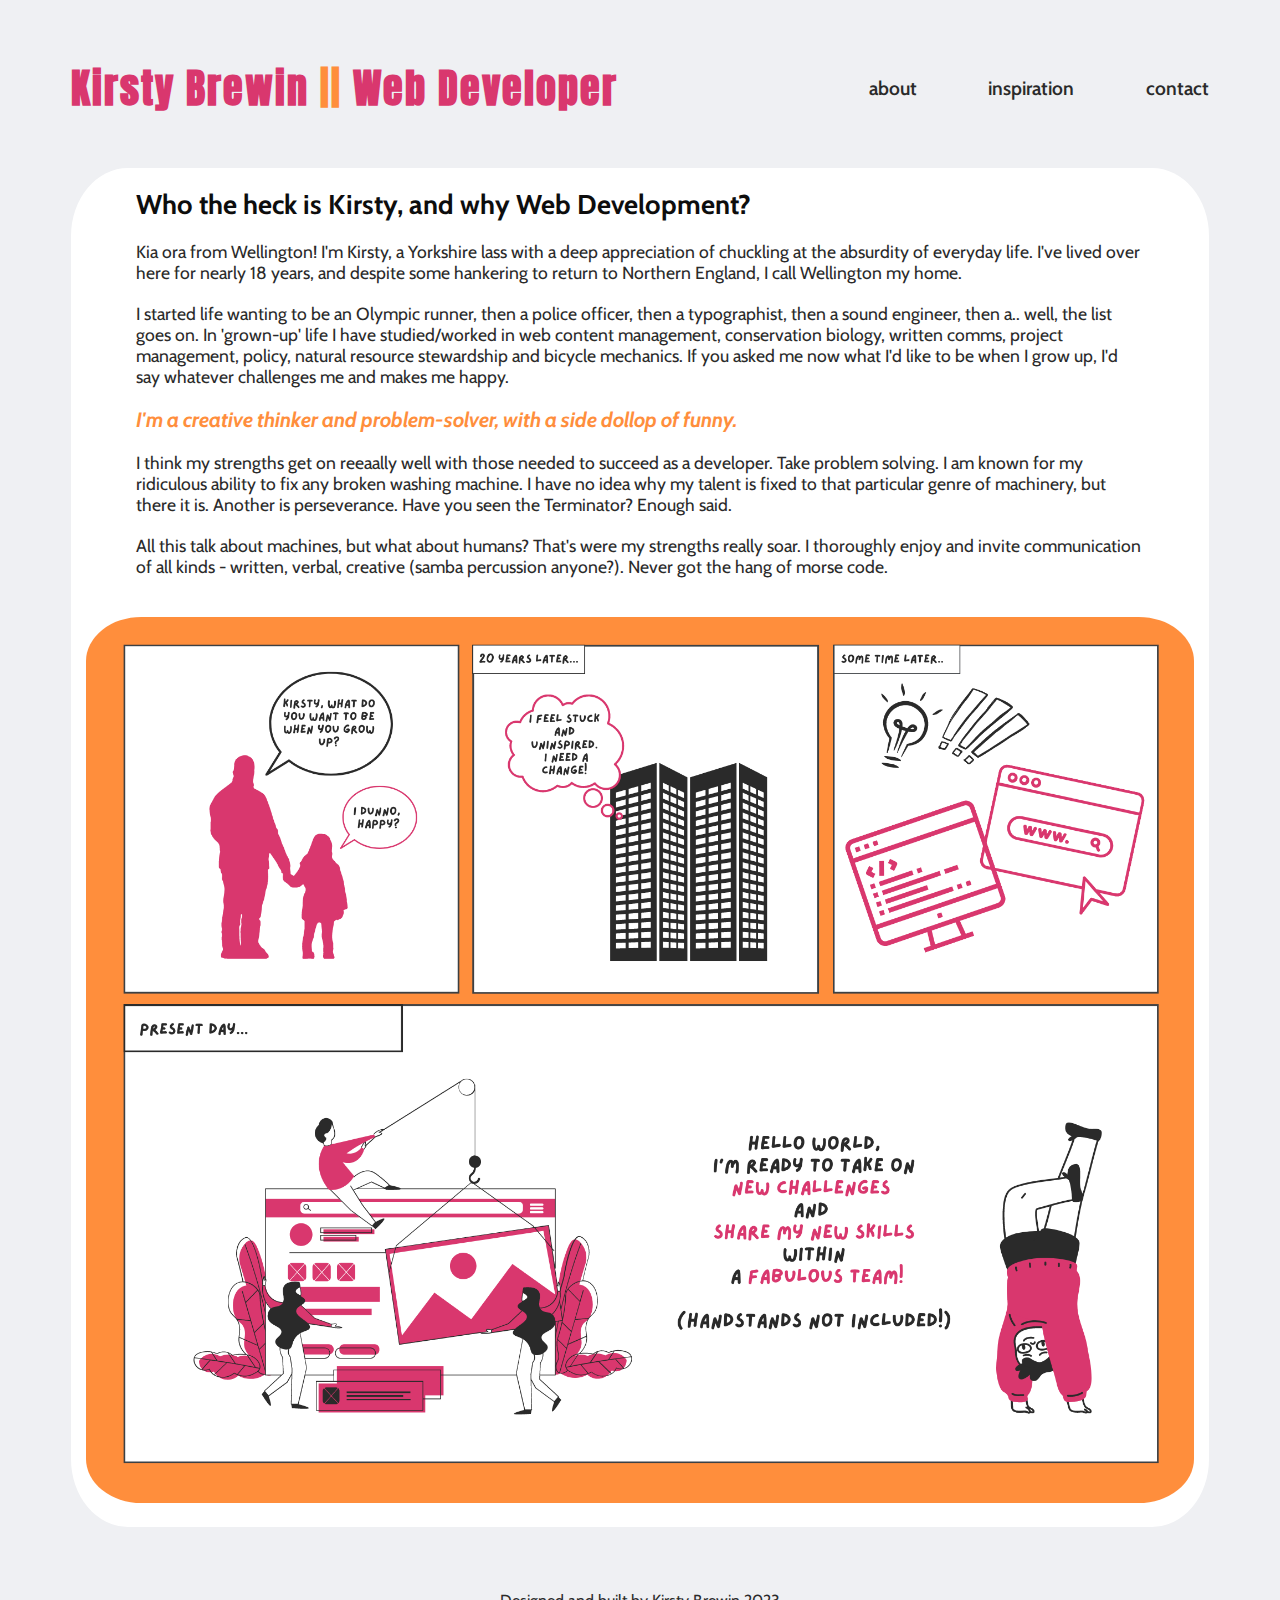
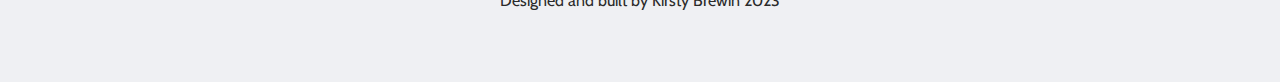
==== about.html @ dece1926 "Add written content for the about section" ====
<!DOCTYPE html>
<html lang="en">

<head>
  <meta charset="UTF-8">
  <meta name="viewport" content="width=device-width, initial-scale=1.0">
  <link rel="preconnect" href="https://fonts.googleapis.com">
  <link rel="preconnect" href="https://fonts.gstatic.com" crossorigin>
  <link href="https://fonts.googleapis.com/css2?family=Anton&family=Cabin&display=swap" rel="stylesheet">
  <link rel="stylesheet" href="main.css">

  <title>about</title>
</head>

<body>
  <div class="container">
    <header class="navbar">
      <div class="left">
        <a class="home" href="index.html">Kirsty Brewin <span class="title">||</span> Web Developer</a>
      </div>
      <nav class="right">
        <a href="about.html">about</a>
        <a href="inspiration.html">inspiration</a>
        <a href="contact.html">contact</a>

      </nav>
      <div class="hamburger">
        <div class="bar1"></div>
        <div class="bar2"></div>
        <div class="bar3"></div>
      </div>
    </header>
    <div class="mobileNav">
      <a href="about.html">about</a>
      <a href="inspiration.html">inspiration</a>
      <a href="contact.html">contact</a>
    </div>

    <div class="about-container">
      <div class="about-content">
        <h1>Who the heck is Kirsty, and why Web Development?</h1>
        <p>Kia ora from Wellington! I'm Kirsty, a Yorkshire lass with a deep appreciation of chuckling at the absurdity
          of everyday life. I've lived over here for nearly 18 years, and despite some hankering to return to Northern
          England, I call Wellington my home.
        </p>
        <p>I started life wanting to be an Olympic runner, then a police officer, then a typographist, then a sound
          engineer, then a.. well, the list goes on. In 'grown-up' life I have studied/worked in web content management,
          conservation biology, written comms, project management, policy, natural resource stewardship and bicycle
          mechanics. If you asked me now what I'd like to be when I grow up, I'd say whatever challenges me and makes me
          happy.</p>
        <h2>I'm a creative thinker and problem-solver, with a side dollop of funny.</h2>
        <p> I think my strengths get on reeaally well
          with those needed to
          succeed as a developer. Take problem solving. I am known for my ridiculous ability to fix any broken washing
          machine.
          I
          have no idea why my talent is fixed to that particular genre of machinery, but there it is. Another is
          perseverance. Have you seen the Terminator? Enough said.</p>

        <p>All this talk about machines, but what about humans? That's were my strengths really soar. I thoroughly enjoy
          and invite communication of
          all
          kinds - written, verbal, creative (samba percussion anyone?). Never got the hang of morse code.</p>
        <img class="comic" src="images/comic.png" alt="">
      </div>
    </div>
    <div>
      <footer class="footer">Designed and built by Kirsty Brewin 2023</footer>
    </div>
    <script src="index.js"></script>
</body>


</html>
---- main.css ----
body {
  background-color: #eff0f3;
}

.container {
  max-width: 90%;
  margin: 0 auto;
  padding: 0 15px;
}

.navbar {
  display: flex;
  justify-content: space-between;
  padding: 50px 0;
}

.title {
  color: #ff8e3c;
}

.navbar .left a {
  font-family: 'Anton', sans-serif;
  letter-spacing: 2px;
  font-size: 2.5rem;
  color: #d9376e;
  font-weight: bold;
  text-decoration: none;
}

.navbar .right {
  width: 340px;
  display: flex;
  justify-content: space-between;
  align-items: center;
}

.navbar .right a {
  display: flex;
  justify-content: space-between;
  align-items: center;
  text-decoration: none;
  font-family: 'Cabin', sans-serif;
  font-weight: 600;
  color: #2a2a2a;
  font-size: 1.2rem;
}

.navbar .right a:hover {
  color: #d9376e;
}

/* .navbar .right a:active {
  color: #d9376e;
} */

.bar1,
.bar2,
.bar3 {
  background-color: #0d0d0d;
  height: 4px;
  width: 36px;
  margin: 3px;
  border-radius: 10px;
}

.navbar .hamburger {
  display: none;
}

.navbar .hamburger:hover {
  cursor: pointer;
}

.mobileNav {
  width: 80px;
  background-color: #d9376e;
  height: 100vh;
  display: flex;
  flex-direction: column;
  justify-content: center;
  align-items: center;
  position: fixed;
  z-index: 2;
  top: 0;
  right: -160px;
  padding: 16px;
  transition: transform 0.3s;
}

.openDrawer {
  transform: translateX(-160px);
}

.mobileNav a {
  font-family: 'Cabin', sans-serif;
  text-decoration: none;
  color: #fffffe;
  margin: 16px 0;
}

.mobileNav a:hover {
  text-decoration: underline;
}

.project-grid {
  display: grid;
  grid-template-areas:
    'project-1 project-2 project-3'
    'project-4 project-5 project-6';
  gap: 15px;
  width: 100%;
}

#project-1 {
  grid-area: project-1;
}

#project-2 {
  grid-area: project-2;
}

#project-3 {
  grid-area: project-3;
}

#project-4 {
  grid-area: project-4;
}

#project-5 {
  grid-area: project-5;
}

#project-6 {
  grid-area: project-6;
}

.project {
  position: relative;
}

.project img {
  width: 100%;
  height: 100%;
  border-radius: 5%;
}

.project .overlay {
  background-color: rgba(255, 255, 255, 0.5);
  font-family: 'Cabin', sans-serif;
  position: absolute;
  top: 0;
  left: 0;
  width: 100%;
  height: 100%;
  font-size: 2.2rem;
  font-weight: bold;
  color: #2a2a2a;
  letter-spacing: 2px;
  display: flex;
  justify-content: center;
  align-items: center;
  margin: 0;
  opacity: 0;
  border-radius: 5%;
  transition: all 0.2s ease;
}

.project .overlay:hover {
  opacity: 1;
  cursor: pointer;
}

.about-container {
  display: flex;
  justify-content: center;
  align-items: center;
  max-width: 100%;
  margin: 0 auto;
  padding: 0 15px;
  background-color: white;
  font-family: 'Cabin', sans-serif;
  border-radius: 5%;
}

.about-content h1 {
  margin: 20px 50px;
  font-size: 1.7rem;
  color: #0d0d0d;
}

.about-content h2 {
  margin: 20px 50px;
  font-size: 1.3rem;
  font-style: italic;
  color: #ff8e3c;
}

.about-container .about-content p {
  color: #2a2a2a;
  margin: 20px 50px;
  font-size: 1.1rem;
}

.about-container .about-content .comic {
  max-width: 100%;
  height: auto;
  border-radius: 5%;
  margin: 20px 0;
}

.footer {
  font-family: 'Cabin', sans-serif;
  color: #2a2a2a;
  text-align: center;
  padding: 64px;
}

@media only screen and (max-width: 1100px) {
  .navbar .left {
    font-size: 2.5rem;
  }

  .container {
    max-width: 100%;
  }
  .project-grid {
    max-width: 100%;
    grid-template-areas:
      'project-1 project-2'
      'project-3 project-4'
      'project-5 project-6';
  }
}

@media only screen and (max-width: 640px) {
  .about-container {
    margin-top: 180px;
  }

  .about-container .about-content h1 {
    font-size: 1.4rem;
  }

  .about-content h2 {
    padding: 0 40px;
    font-size: 1.1rem;
    font-style: italic;
    color: #ff8e3c;
  }
  .about-container .about-content p {
    color: #2a2a2a;
    margin: 10px 30px;
    font-size: 1rem;
  }

  .project-grid {
    margin-top: 180px;
  }
  .navbar {
    padding: 16px 24px;
    box-sizing: border-box;
    position: fixed;
    top: 0;
    left: 0;
    z-index: 3;
    background-color: #eff0f3;
    width: 100%;
  }

  .navbar .left {
    font-size: 2.2rem;
  }
  .navbar .right {
    display: none;
  }

  .navbar .hamburger {
    display: flex;
    flex-direction: column;
    justify-content: center;
    align-items: center;
  }

  .project-grid {
    grid-template-areas:
      'project-1 '
      'project-2 '
      'project-3 '
      'project-4 '
      'project-5 '
      'project-6 ';
  }
  .project .overlay {
    font-size: 2rem;
  }
}

.animateBar1 {
  animation: rotateBar1 0.5s;
  animation-fill-mode: forwards;
}

.animateBar2 {
  animation: fadeBar2 0.5s;
  animation-fill-mode: forwards;
}

.animateBar3 {
  animation: rotateBar3 0.5s;
  animation-fill-mode: forwards;
}

@keyframes rotateBar1 {
  from {
    transform: rotate(0);
  }
  to {
    transform: rotate(45deg) translate(4px, 10px);
  }
}

@keyframes fadeBar2 {
  from {
    transform: scaleX(1);
    opacity: 1;
  }
  to {
    transform: scale(0);
    opacity: 0;
  }
}

@keyframes rotateBar3 {
  from {
    transform: rotate(0);
  }
  to {
    transform: rotate(-45deg) translate(4px, -10px);
  }
}
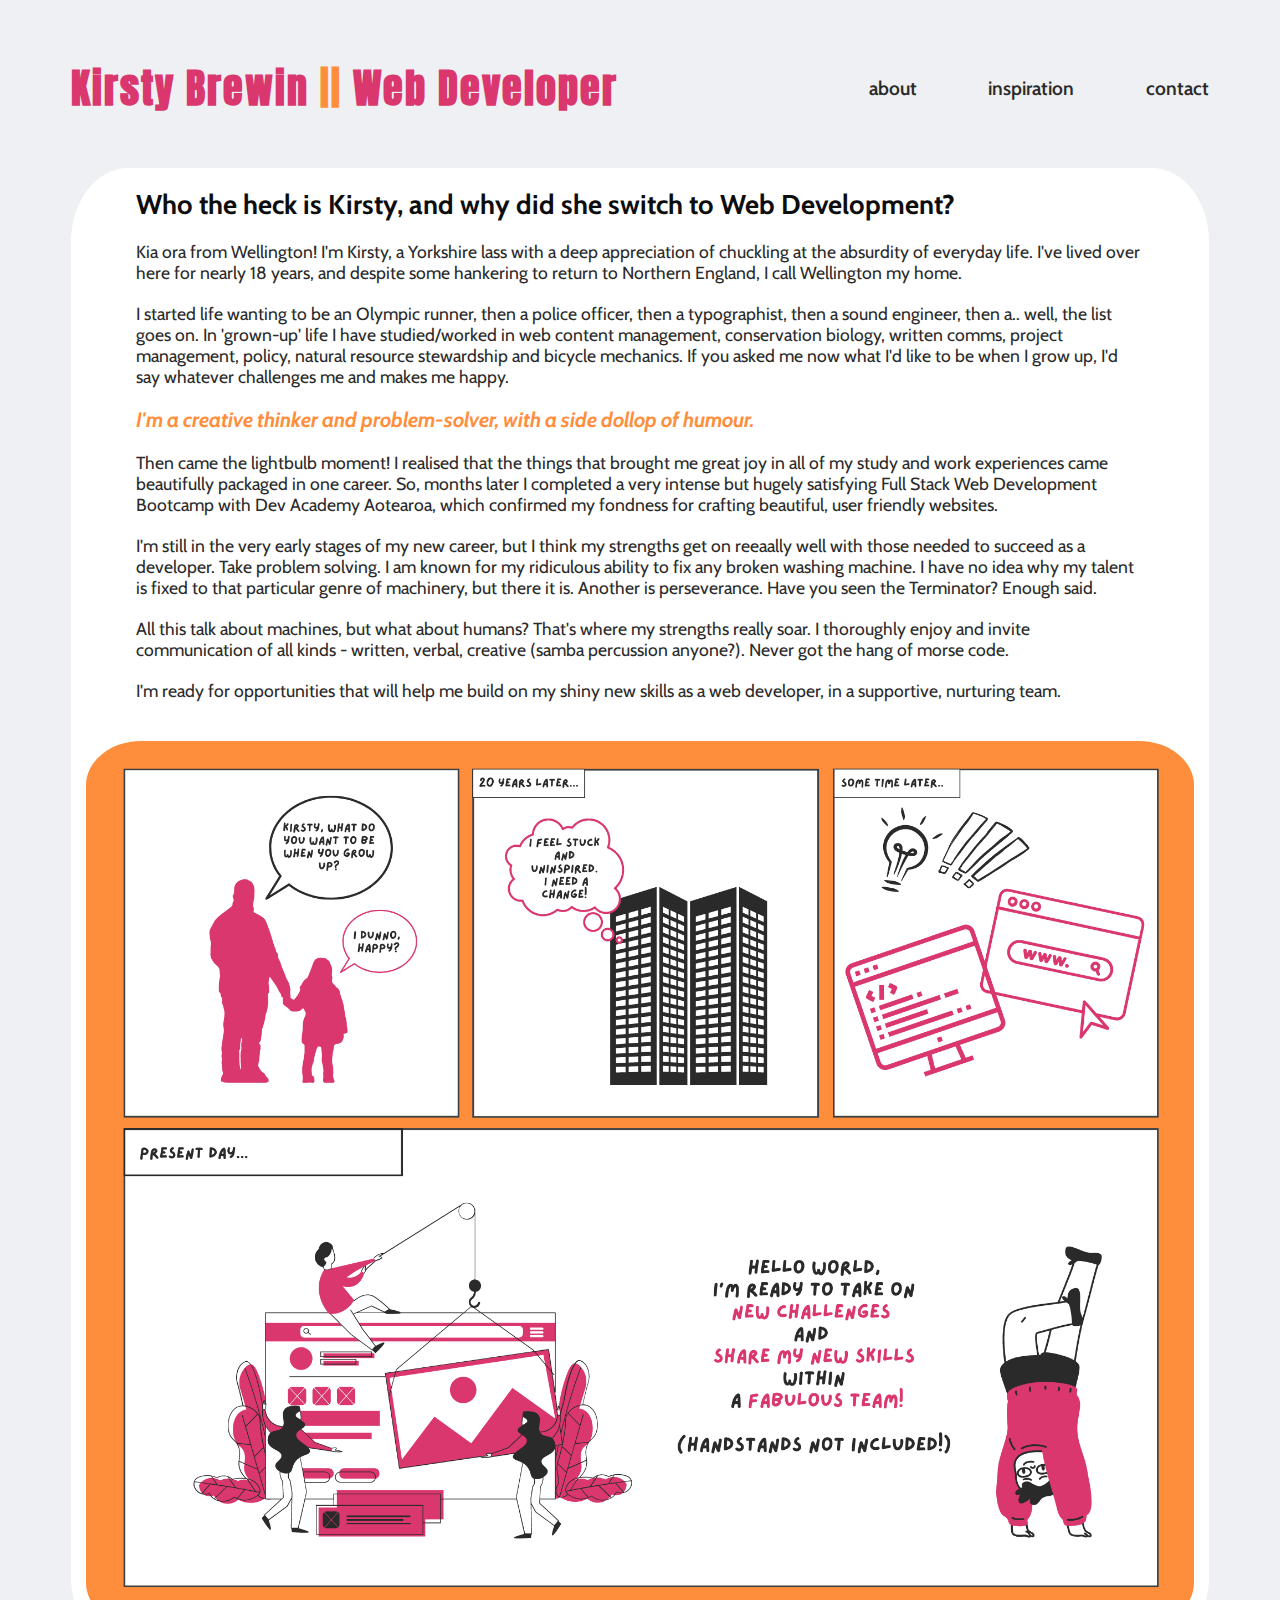
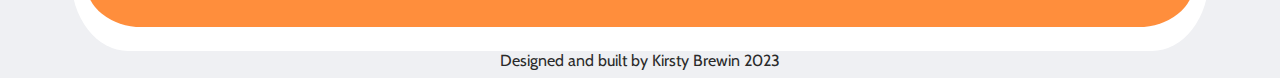
==== commit 581af70c: "Add contact information" ====
--- a/about.html
+++ b/about.html
@@ -32,13 +32,13 @@
     </header>
     <div class="mobileNav">
       <a href="about.html">about</a>
-      <a href="inspiration.html">inspiration</a>
+      <a href="inspiration.html"></a>
       <a href="contact.html">contact</a>
     </div>
 
     <div class="about-container">
       <div class="about-content">
-        <h1>Who the heck is Kirsty, and why Web Development?</h1>
+        <h1>Who the heck is Kirsty, and why did she switch to Web Development?</h1>
         <p>Kia ora from Wellington! I'm Kirsty, a Yorkshire lass with a deep appreciation of chuckling at the absurdity
           of everyday life. I've lived over here for nearly 18 years, and despite some hankering to return to Northern
           England, I call Wellington my home.
@@ -48,8 +48,15 @@
           conservation biology, written comms, project management, policy, natural resource stewardship and bicycle
           mechanics. If you asked me now what I'd like to be when I grow up, I'd say whatever challenges me and makes me
           happy.</p>
-        <h2>I'm a creative thinker and problem-solver, with a side dollop of funny.</h2>
-        <p> I think my strengths get on reeaally well
+        <h2>I'm a creative thinker and problem-solver, with a side dollop of humour.</h2>
+        <p>Then came the lightbulb moment! I realised that the things that brought me great joy in all of my study and
+          work experiences
+          came beautifully packaged in one career. So, months later I completed a very intense but hugely satisfying
+          Full Stack Web Development Bootcamp with Dev Academy Aotearoa, which confirmed my fondness for crafting
+          beautiful, user
+          friendly websites.
+        </p>
+        <p>I'm still in the very early stages of my new career, but I think my strengths get on reeaally well
           with those needed to
           succeed as a developer. Take problem solving. I am known for my ridiculous ability to fix any broken washing
           machine.
@@ -57,10 +64,14 @@
           have no idea why my talent is fixed to that particular genre of machinery, but there it is. Another is
           perseverance. Have you seen the Terminator? Enough said.</p>
 
-        <p>All this talk about machines, but what about humans? That's were my strengths really soar. I thoroughly enjoy
+        <p>All this talk about machines, but what about humans? That's where my strengths really soar. I thoroughly
+          enjoy
           and invite communication of
           all
           kinds - written, verbal, creative (samba percussion anyone?). Never got the hang of morse code.</p>
+        <p>I'm ready for opportunities that will help me build on my shiny new skills as a web developer, in a
+          supportive, nurturing
+          team. </p>
         <img class="comic" src="images/comic.png" alt="">
       </div>
     </div>
--- a/main.css
+++ b/main.css
@@ -213,7 +213,39 @@
   font-family: 'Cabin', sans-serif;
   color: #2a2a2a;
   text-align: center;
-  padding: 64px;
+}
+
+.contact-container {
+  display: flex;
+  justify-content: center;
+  align-items: center;
+  max-width: 50%;
+  margin: 0 auto;
+  padding: 0 15px;
+  background-color: white;
+  font-family: 'Cabin', sans-serif;
+  border-radius: 5%;
+}
+.contact-container h1 {
+  margin: 20px 50px;
+  font-size: 1.7rem;
+  color: #0d0d0d;
+}
+
+.contact-container .contact-content p {
+  color: #2a2a2a;
+  margin: 20px 50px;
+  font-size: 1.1rem;
+}
+
+.contact-container .contact-content p a {
+  color: #d9376e;
+  text-decoration: none;
+  cursor: point;
+}
+
+.contact-container .contact-content #phone #gitlink {
+  color: #d9376e;
 }
 
 @media only screen and (max-width: 1100px) {
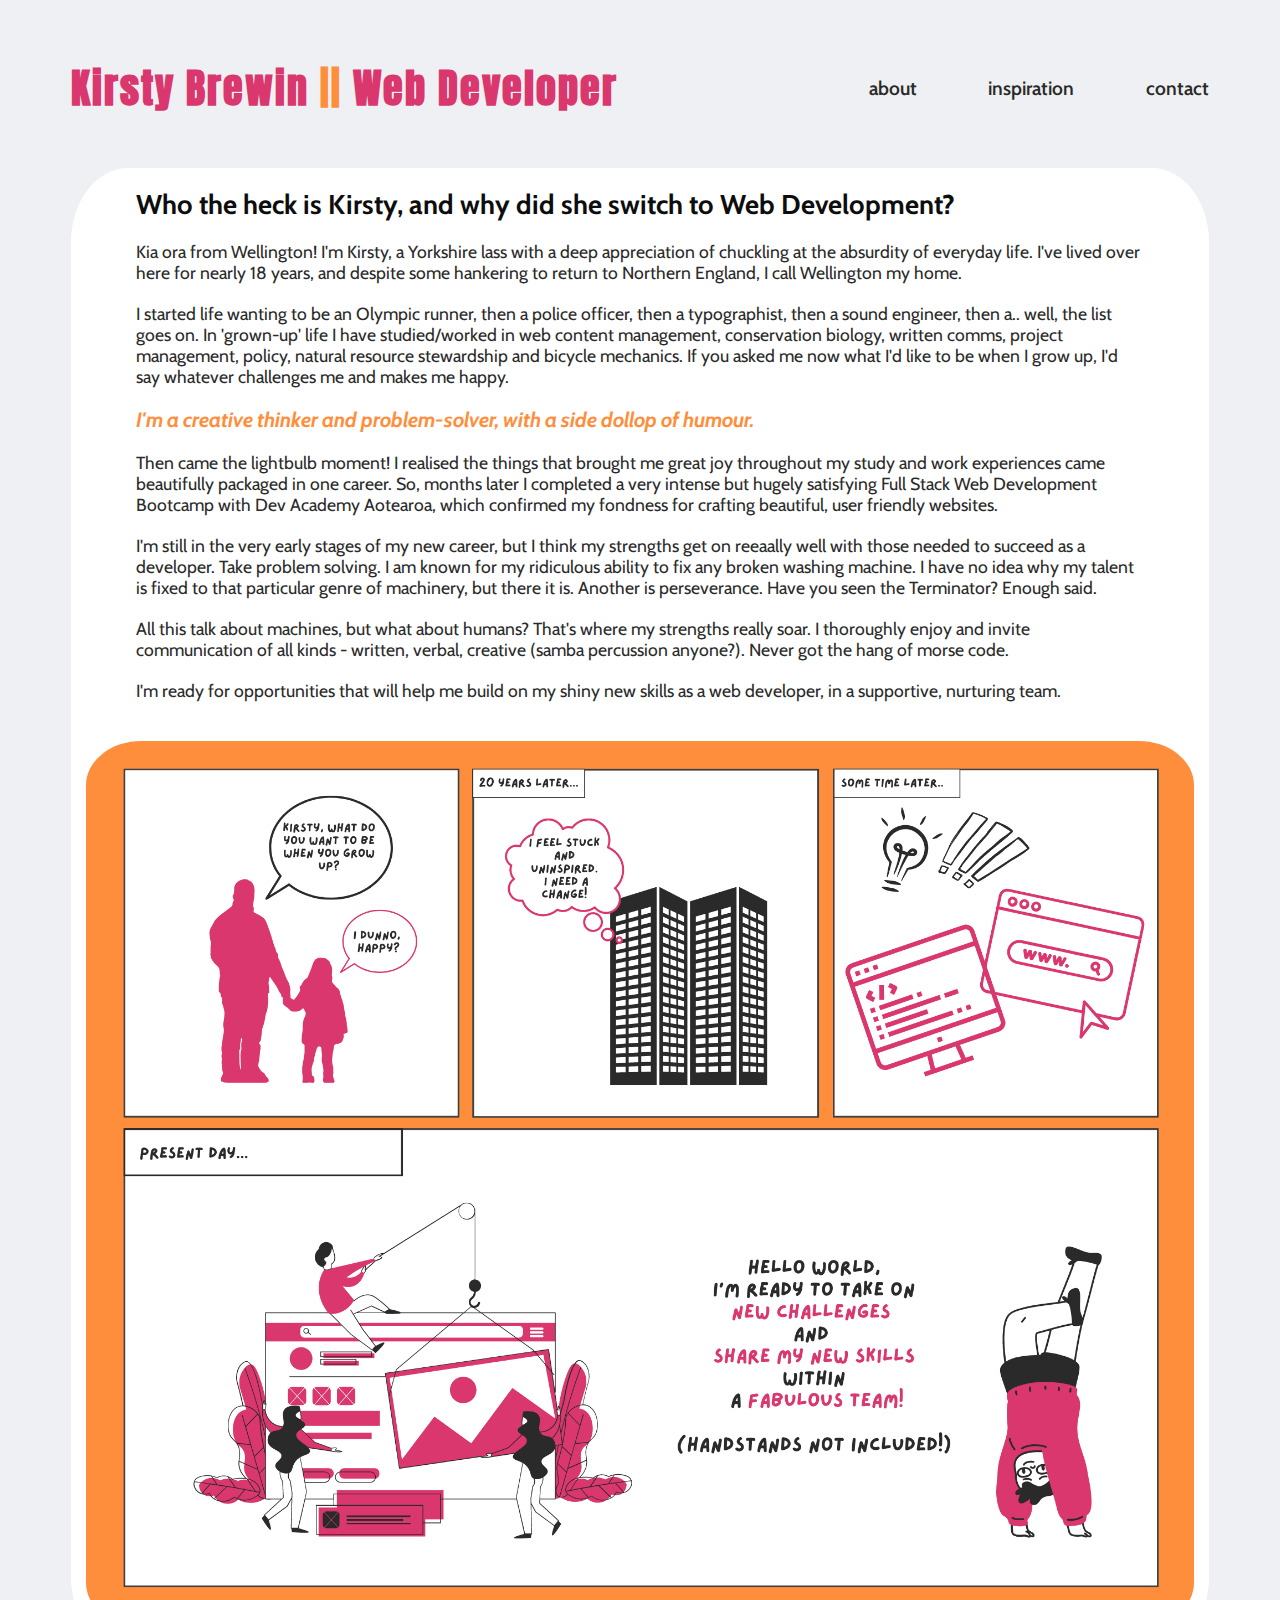
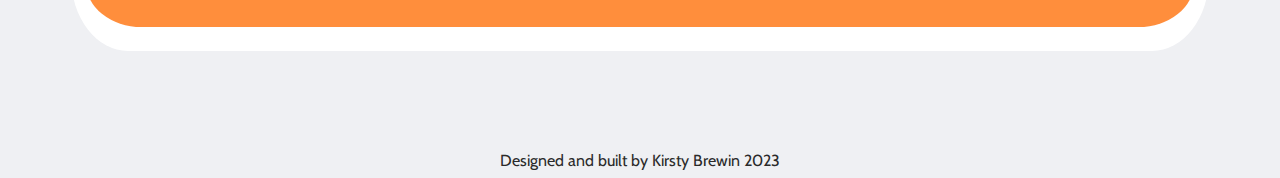
==== commit 9af62962: "Add responsiveness to contact section" ====
--- a/about.html
+++ b/about.html
@@ -32,7 +32,7 @@
     </header>
     <div class="mobileNav">
       <a href="about.html">about</a>
-      <a href="inspiration.html"></a>
+      <a href="inspiration.html">inspiration</a>
       <a href="contact.html">contact</a>
     </div>
 
@@ -49,7 +49,7 @@
           mechanics. If you asked me now what I'd like to be when I grow up, I'd say whatever challenges me and makes me
           happy.</p>
         <h2>I'm a creative thinker and problem-solver, with a side dollop of humour.</h2>
-        <p>Then came the lightbulb moment! I realised that the things that brought me great joy in all of my study and
+        <p>Then came the lightbulb moment! I realised the things that brought me great joy throughout my study and
           work experiences
           came beautifully packaged in one career. So, months later I completed a very intense but hugely satisfying
           Full Stack Web Development Bootcamp with Dev Academy Aotearoa, which confirmed my fondness for crafting
--- a/main.css
+++ b/main.css
@@ -210,9 +210,12 @@
 }
 
 .footer {
+  display: flex;
+  justify-content: center;
   font-family: 'Cabin', sans-serif;
   color: #2a2a2a;
   text-align: center;
+  margin-top: 100px;
 }
 
 .contact-container {
@@ -266,6 +269,14 @@
 }
 
 @media only screen and (max-width: 640px) {
+  .contact-container {
+    margin-top: 180px;
+  }
+
+  .contact-container .contact-content h1 {
+    font-size: 1.4rem;
+  }
+
   .about-container {
     margin-top: 180px;
   }
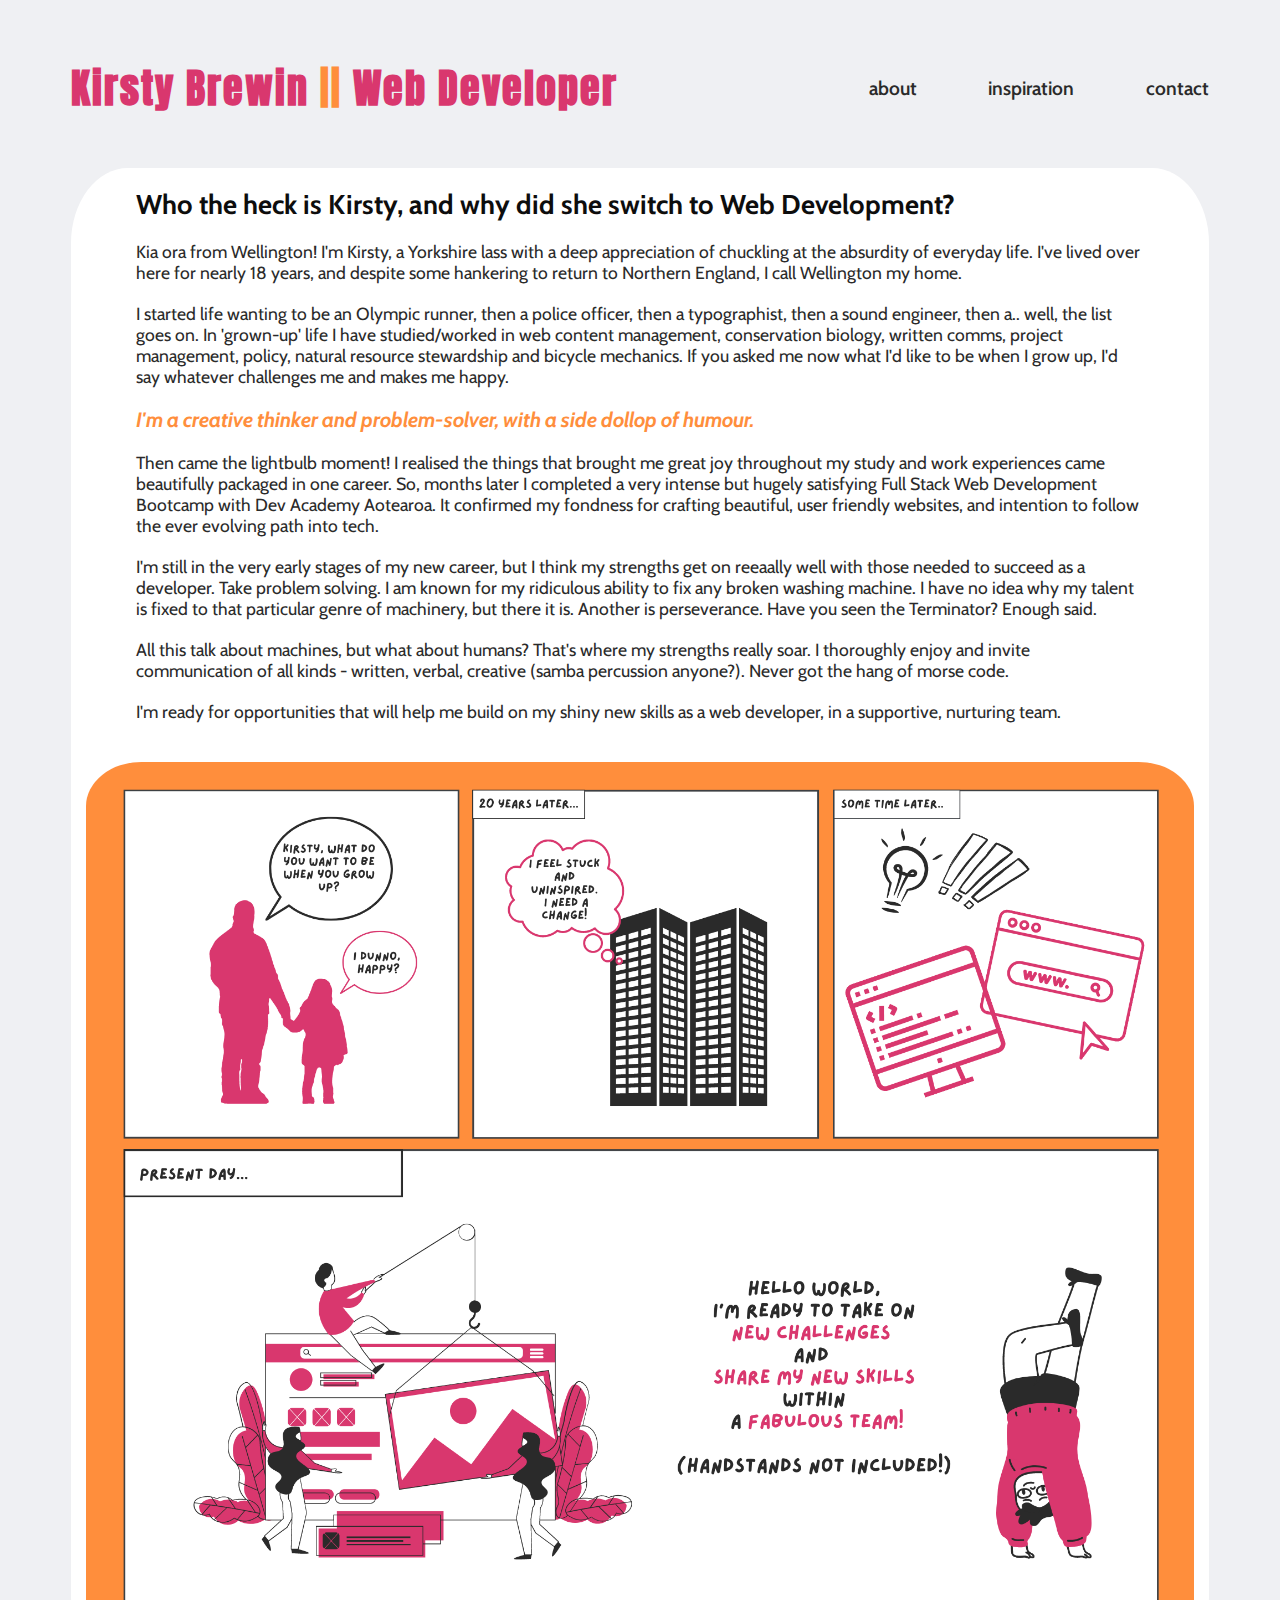
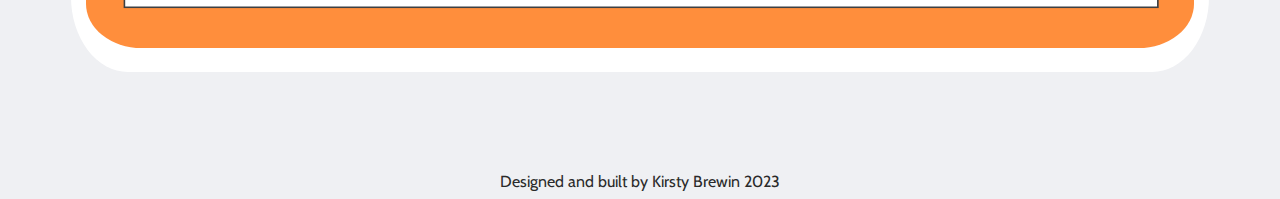
==== commit 439cd51c: "Add changes to about section content" ====
--- a/about.html
+++ b/about.html
@@ -52,9 +52,9 @@
         <p>Then came the lightbulb moment! I realised the things that brought me great joy throughout my study and
           work experiences
           came beautifully packaged in one career. So, months later I completed a very intense but hugely satisfying
-          Full Stack Web Development Bootcamp with Dev Academy Aotearoa, which confirmed my fondness for crafting
+          Full Stack Web Development Bootcamp with Dev Academy Aotearoa. It confirmed my fondness for crafting
           beautiful, user
-          friendly websites.
+          friendly websites, and intention to follow the ever evolving path into tech.
         </p>
         <p>I'm still in the very early stages of my new career, but I think my strengths get on reeaally well
           with those needed to
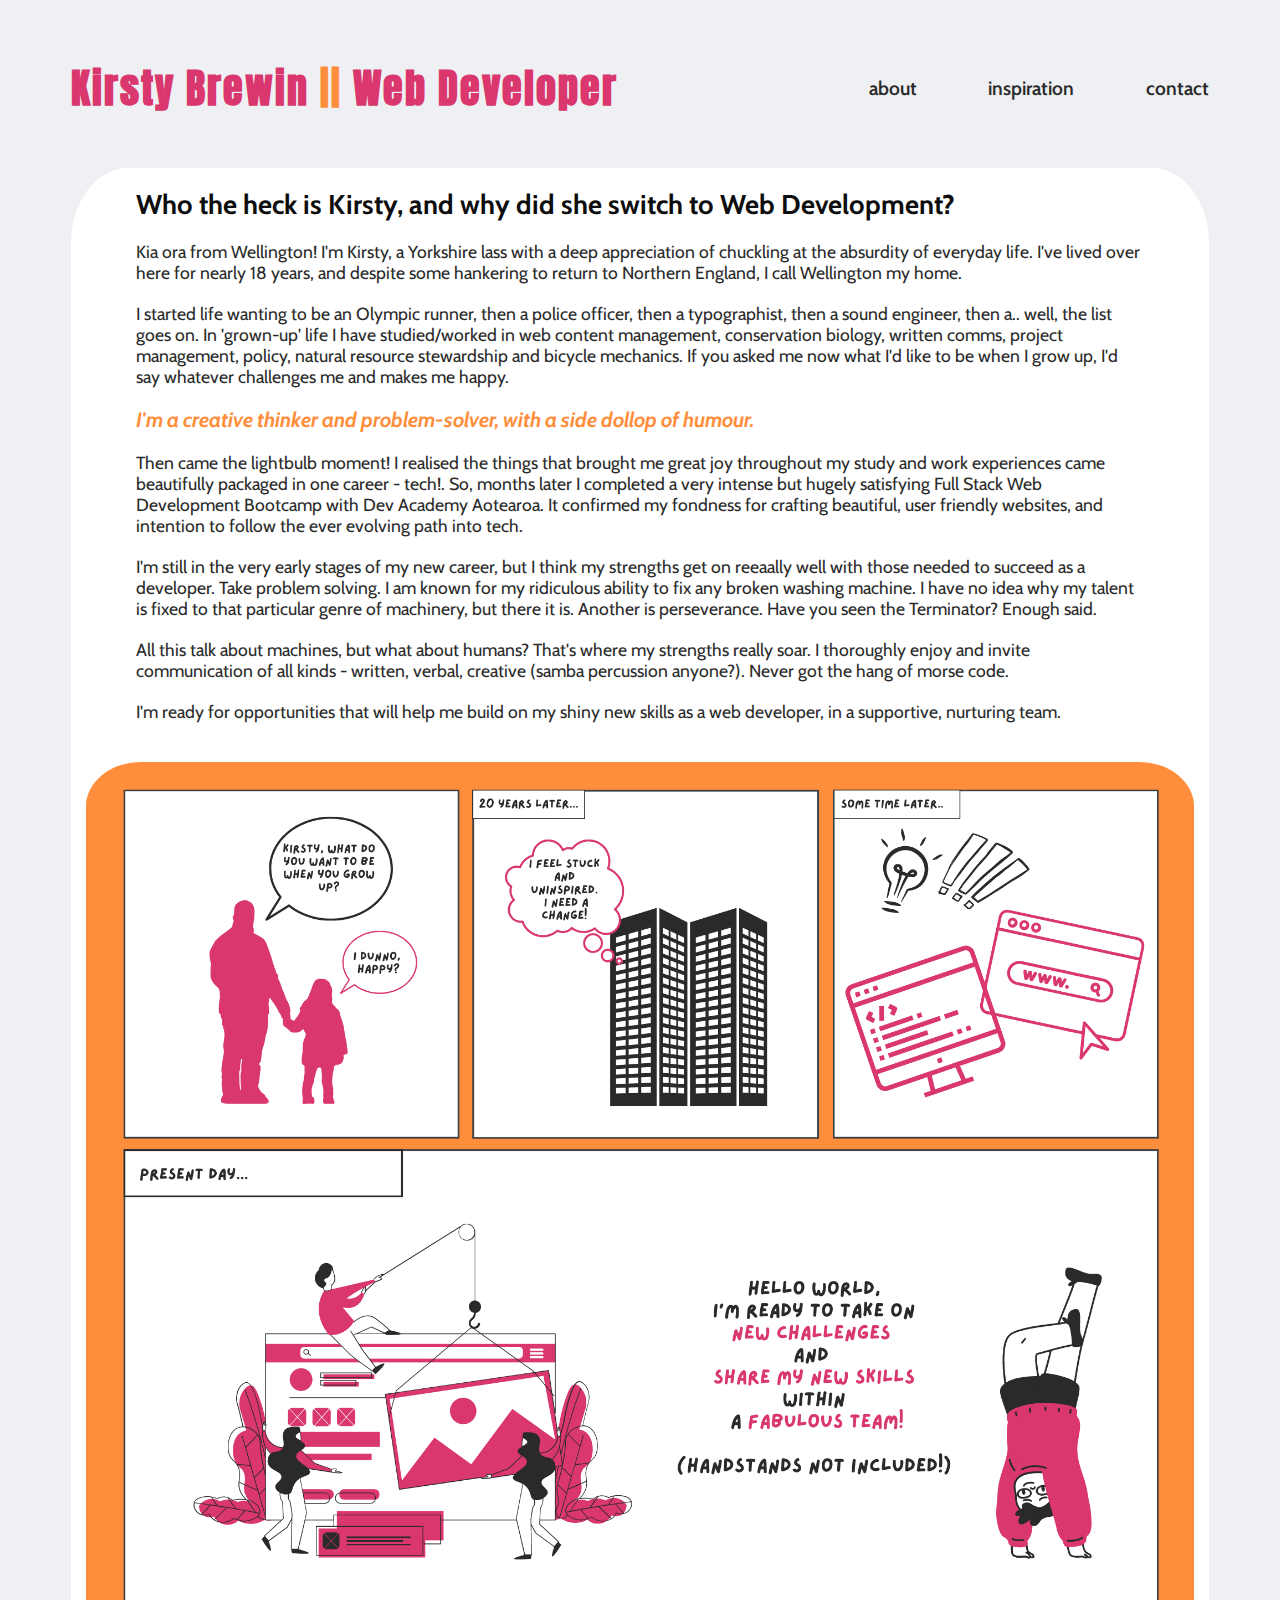
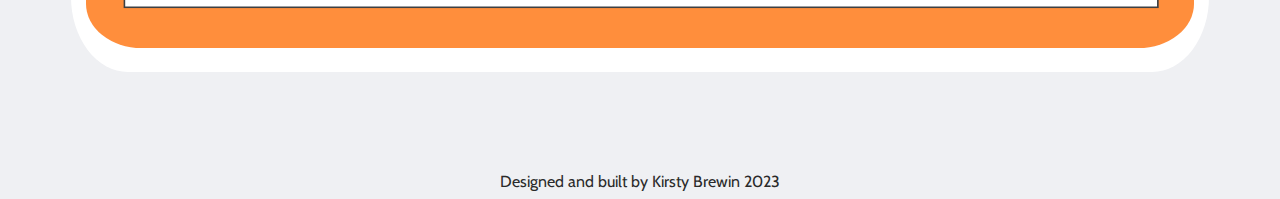
==== commit 54dc6cc8: "Add holding page for inspiration" ====
--- a/about.html
+++ b/about.html
@@ -51,7 +51,8 @@
         <h2>I'm a creative thinker and problem-solver, with a side dollop of humour.</h2>
         <p>Then came the lightbulb moment! I realised the things that brought me great joy throughout my study and
           work experiences
-          came beautifully packaged in one career. So, months later I completed a very intense but hugely satisfying
+          came beautifully packaged in one career - tech!. So, months later I completed a very intense but hugely
+          satisfying
           Full Stack Web Development Bootcamp with Dev Academy Aotearoa. It confirmed my fondness for crafting
           beautiful, user
           friendly websites, and intention to follow the ever evolving path into tech.
--- a/main.css
+++ b/main.css
@@ -249,6 +249,11 @@
 
 .contact-container .contact-content #phone #gitlink {
   color: #d9376e;
+}
+
+.inspiration-container .inspiration-content h2 {
+  font-family: 'Cabin', sans-serif;
+  color: #0d0d0d;
 }
 
 @media only screen and (max-width: 1100px) {
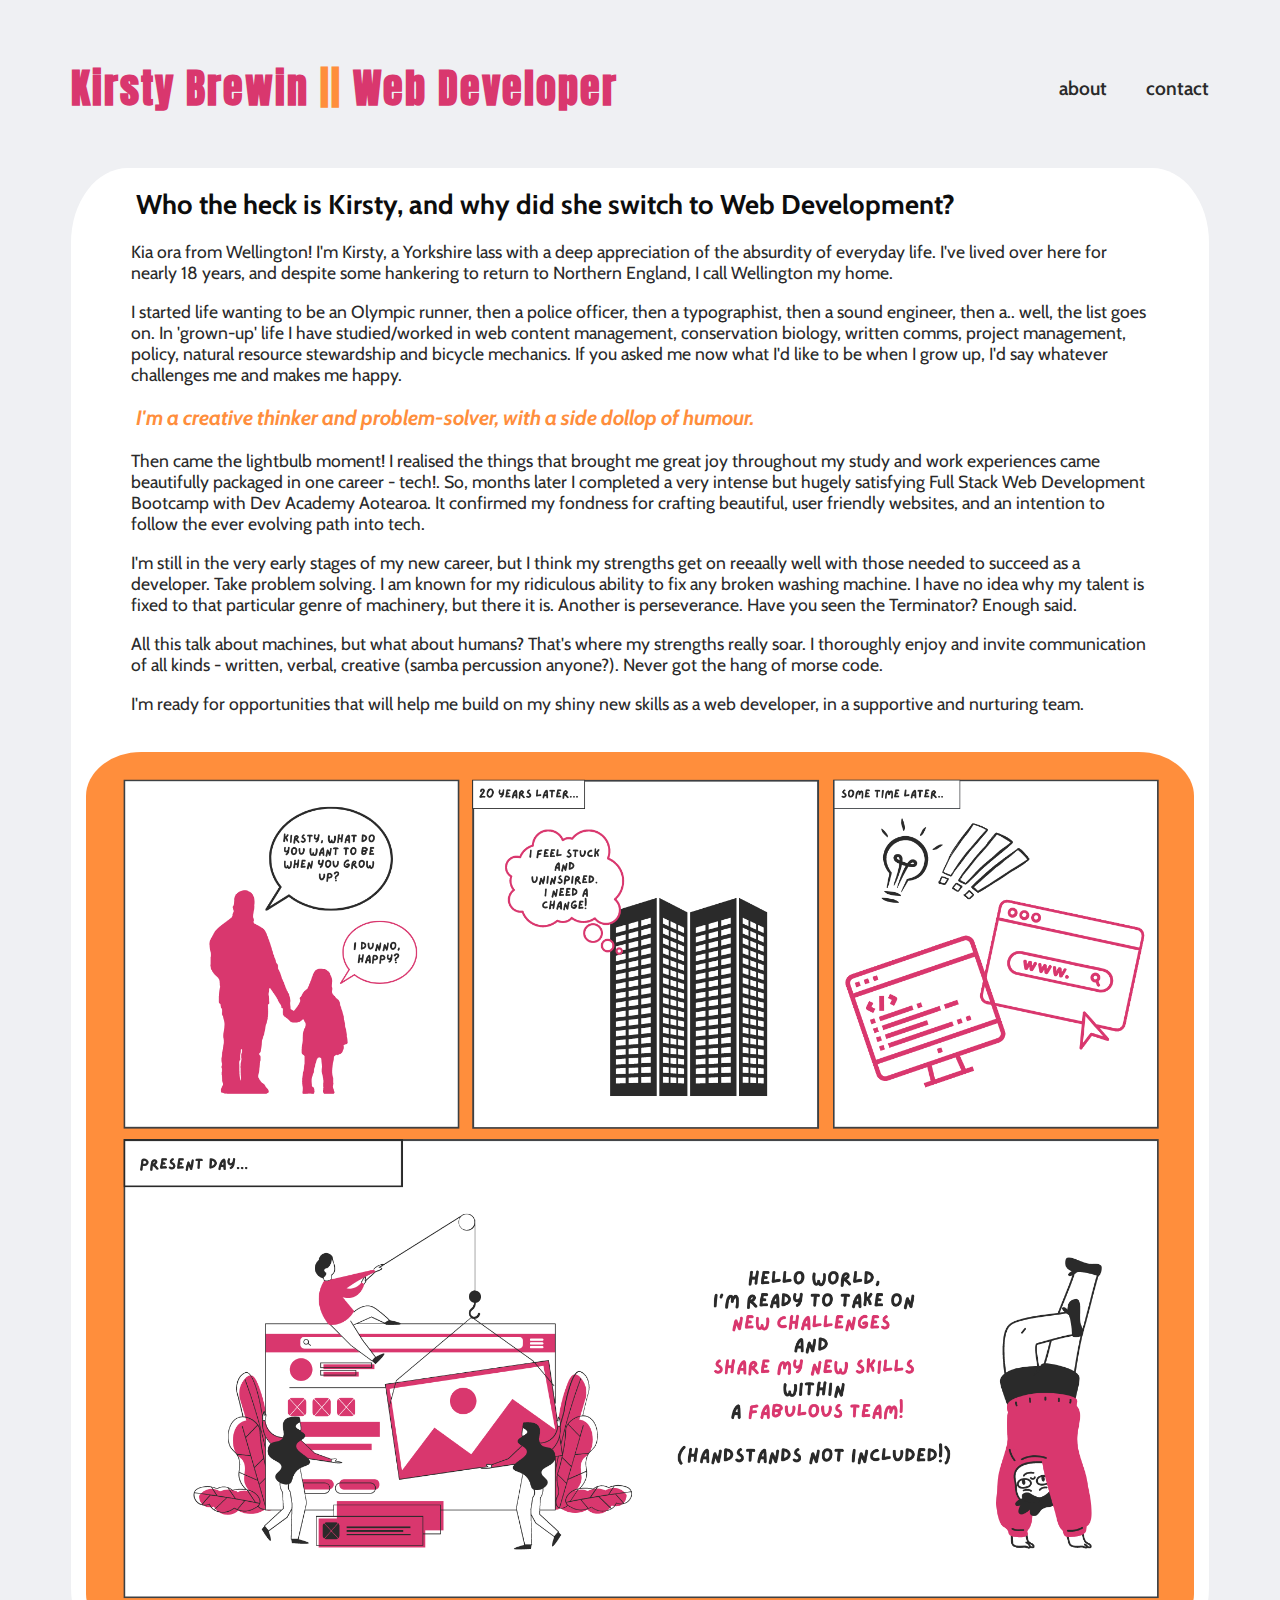
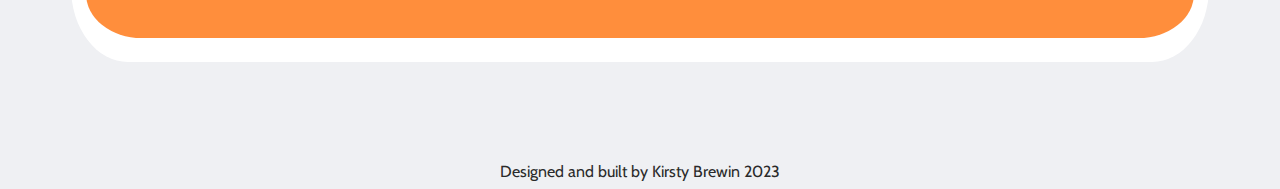
==== commit d396e130: "Temporarily remove inspiration section until a later date" ====
--- a/about.html
+++ b/about.html
@@ -20,7 +20,6 @@
       </div>
       <nav class="right">
         <a href="about.html">about</a>
-        <a href="inspiration.html">inspiration</a>
         <a href="contact.html">contact</a>
 
       </nav>
@@ -32,14 +31,13 @@
     </header>
     <div class="mobileNav">
       <a href="about.html">about</a>
-      <a href="inspiration.html">inspiration</a>
       <a href="contact.html">contact</a>
     </div>
 
     <div class="about-container">
       <div class="about-content">
         <h1>Who the heck is Kirsty, and why did she switch to Web Development?</h1>
-        <p>Kia ora from Wellington! I'm Kirsty, a Yorkshire lass with a deep appreciation of chuckling at the absurdity
+        <p>Kia ora from Wellington! I'm Kirsty, a Yorkshire lass with a deep appreciation of the absurdity
           of everyday life. I've lived over here for nearly 18 years, and despite some hankering to return to Northern
           England, I call Wellington my home.
         </p>
@@ -50,29 +48,22 @@
           happy.</p>
         <h2>I'm a creative thinker and problem-solver, with a side dollop of humour.</h2>
         <p>Then came the lightbulb moment! I realised the things that brought me great joy throughout my study and
-          work experiences
-          came beautifully packaged in one career - tech!. So, months later I completed a very intense but hugely
-          satisfying
-          Full Stack Web Development Bootcamp with Dev Academy Aotearoa. It confirmed my fondness for crafting
-          beautiful, user
-          friendly websites, and intention to follow the ever evolving path into tech.
+          work experiences came beautifully packaged in one career - tech!. So, months later I completed a very intense
+          but hugely satisfying Full Stack Web Development Bootcamp with Dev Academy Aotearoa. It confirmed my fondness
+          for crafting
+          beautiful, user friendly websites, and an intention to follow the ever evolving path into tech.
         </p>
         <p>I'm still in the very early stages of my new career, but I think my strengths get on reeaally well
           with those needed to
           succeed as a developer. Take problem solving. I am known for my ridiculous ability to fix any broken washing
-          machine.
-          I
-          have no idea why my talent is fixed to that particular genre of machinery, but there it is. Another is
-          perseverance. Have you seen the Terminator? Enough said.</p>
+          machine. I have no idea why my talent is fixed to that particular genre of machinery, but there it is. Another
+          is perseverance. Have you seen the Terminator? Enough said.</p>
 
         <p>All this talk about machines, but what about humans? That's where my strengths really soar. I thoroughly
-          enjoy
-          and invite communication of
-          all
-          kinds - written, verbal, creative (samba percussion anyone?). Never got the hang of morse code.</p>
+          enjoy and invite communication of all kinds - written, verbal, creative (samba percussion anyone?). Never got
+          the hang of morse code.</p>
         <p>I'm ready for opportunities that will help me build on my shiny new skills as a web developer, in a
-          supportive, nurturing
-          team. </p>
+          supportive and nurturing team. </p>
         <img class="comic" src="images/comic.png" alt="">
       </div>
     </div>
--- a/main.css
+++ b/main.css
@@ -28,7 +28,7 @@
 }
 
 .navbar .right {
-  width: 340px;
+  width: 150px;
   display: flex;
   justify-content: space-between;
   align-items: center;
@@ -198,7 +198,7 @@
 
 .about-container .about-content p {
   color: #2a2a2a;
-  margin: 20px 50px;
+  margin: 18px 45px;
   font-size: 1.1rem;
 }
 
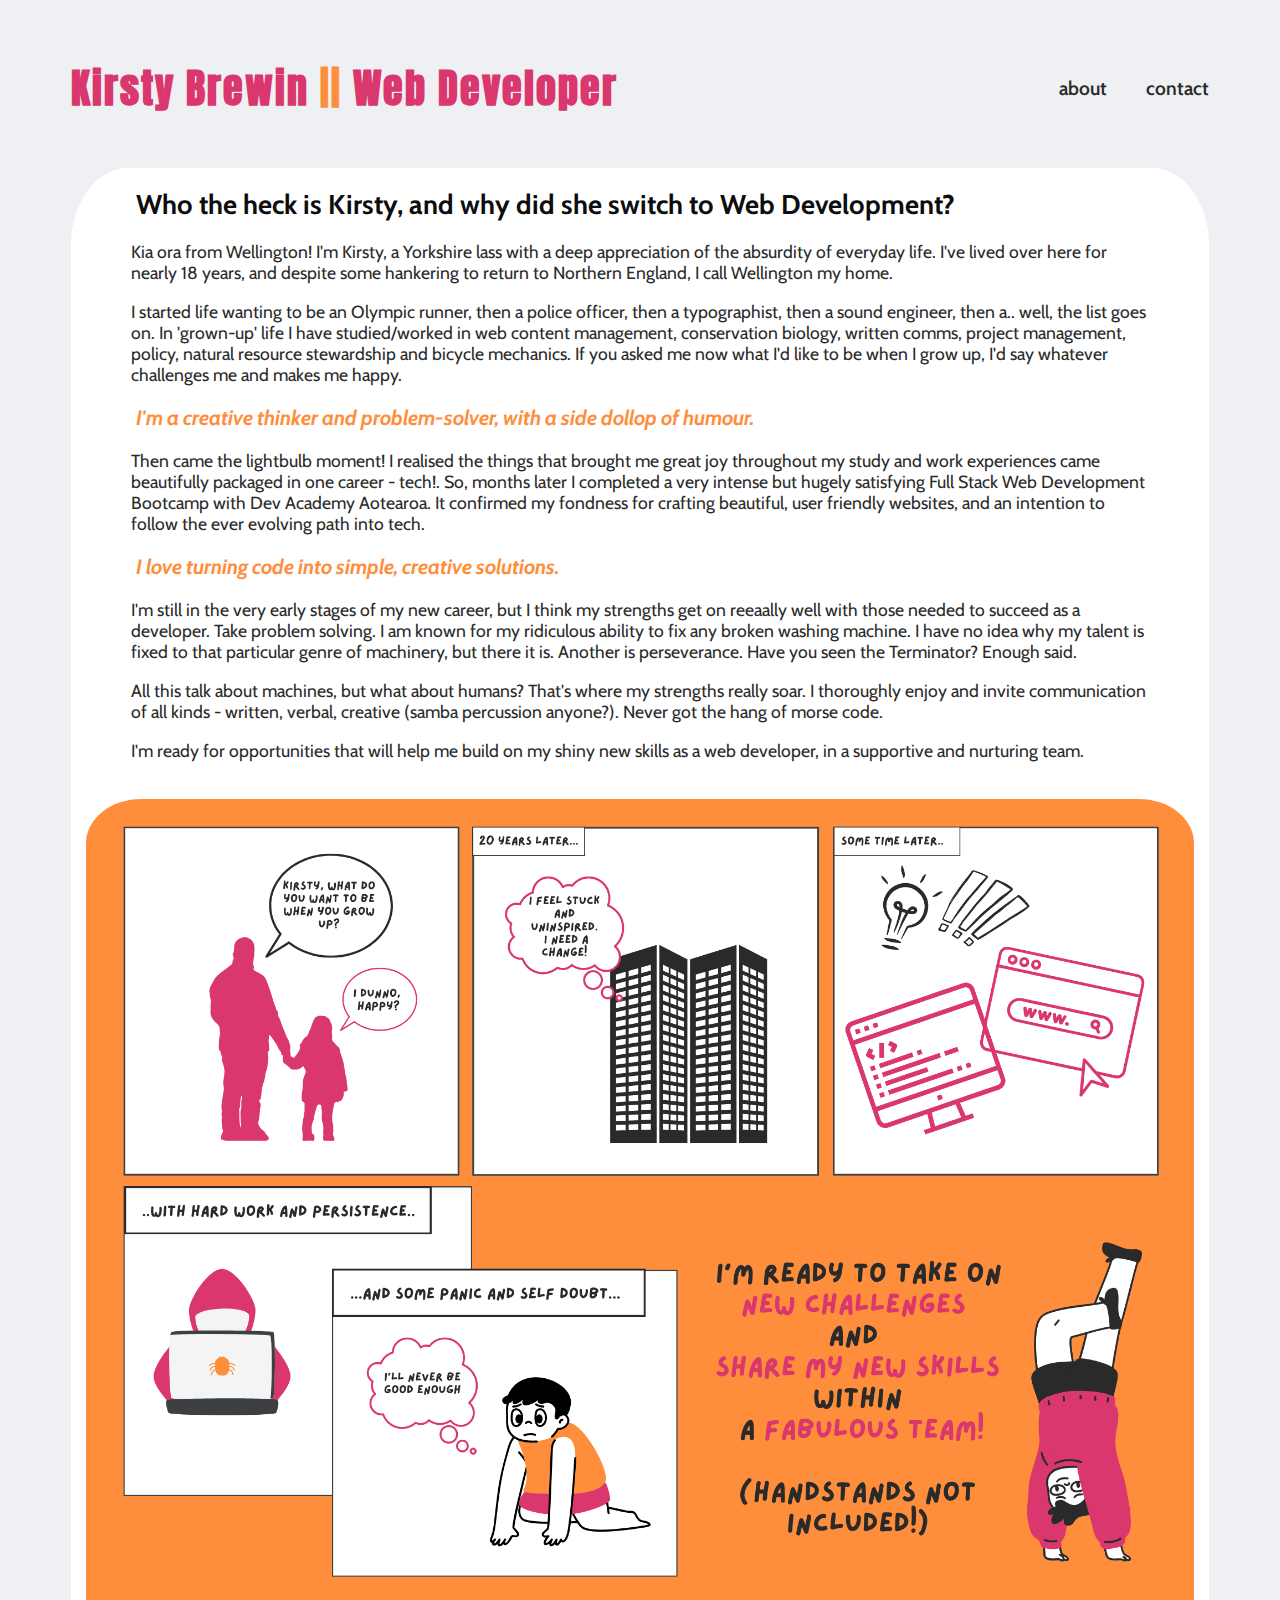
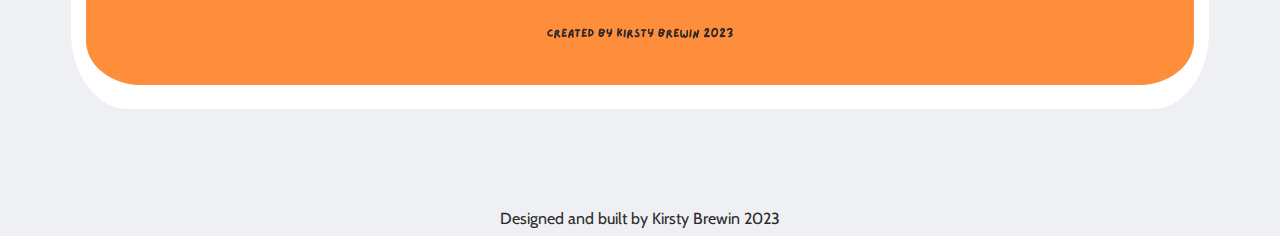
==== commit 96ed8bcd: "Add updated comic and tagline in about section" ====
--- a/about.html
+++ b/about.html
@@ -53,6 +53,7 @@
           for crafting
           beautiful, user friendly websites, and an intention to follow the ever evolving path into tech.
         </p>
+        <h2>I love turning code into simple, creative solutions.</h2>
         <p>I'm still in the very early stages of my new career, but I think my strengths get on reeaally well
           with those needed to
           succeed as a developer. Take problem solving. I am known for my ridiculous ability to fix any broken washing
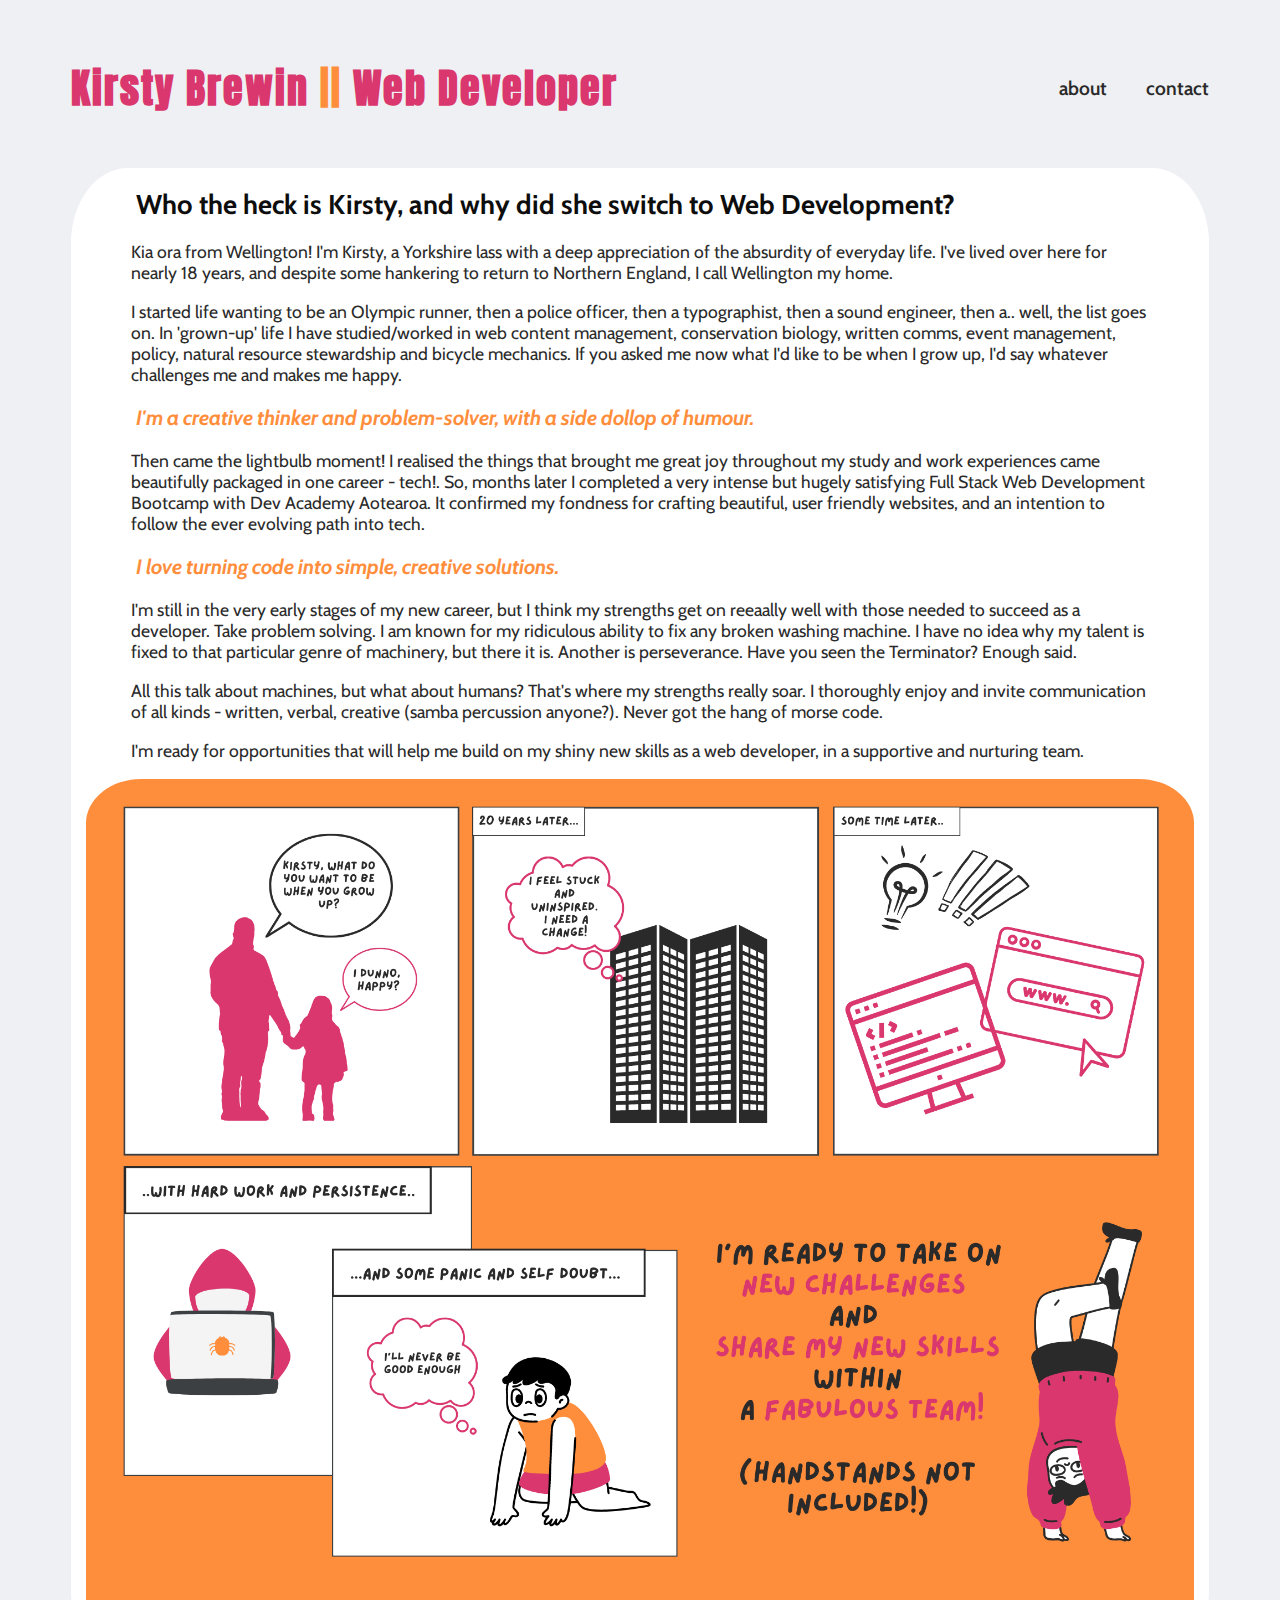
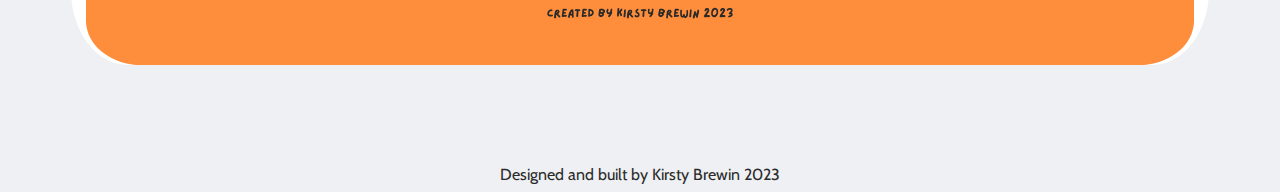
==== commit 417875b2: "Change overly font size in media queries" ====
--- a/about.html
+++ b/about.html
@@ -43,7 +43,7 @@
         </p>
         <p>I started life wanting to be an Olympic runner, then a police officer, then a typographist, then a sound
           engineer, then a.. well, the list goes on. In 'grown-up' life I have studied/worked in web content management,
-          conservation biology, written comms, project management, policy, natural resource stewardship and bicycle
+          conservation biology, written comms, event management, policy, natural resource stewardship and bicycle
           mechanics. If you asked me now what I'd like to be when I grow up, I'd say whatever challenges me and makes me
           happy.</p>
         <h2>I'm a creative thinker and problem-solver, with a side dollop of humour.</h2>
--- a/main.css
+++ b/main.css
@@ -48,10 +48,6 @@
 .navbar .right a:hover {
   color: #d9376e;
 }
-
-/* .navbar .right a:active {
-  color: #d9376e;
-} */
 
 .bar1,
 .bar2,
@@ -146,14 +142,14 @@
 }
 
 .project .overlay {
-  background-color: rgba(255, 255, 255, 0.5);
+  background-color: rgba(255, 255, 255, 0.7);
   font-family: 'Cabin', sans-serif;
   position: absolute;
   top: 0;
   left: 0;
   width: 100%;
   height: 100%;
-  font-size: 2.2rem;
+  font-size: 1.5rem;
   font-weight: bold;
   color: #2a2a2a;
   letter-spacing: 2px;
@@ -204,9 +200,8 @@
 
 .about-container .about-content .comic {
   max-width: 100%;
-  height: auto;
-  border-radius: 5%;
-  margin: 20px 0;
+  border-radius: 5%;
+  display: block;
 }
 
 .footer {
@@ -245,6 +240,10 @@
   color: #d9376e;
   text-decoration: none;
   cursor: point;
+}
+
+.contact-container .contact-content p a:hover {
+  text-decoration: underline;
 }
 
 .contact-container .contact-content #phone #gitlink {
@@ -340,7 +339,7 @@
       'project-6 ';
   }
   .project .overlay {
-    font-size: 2rem;
+    font-size: 1rem;
   }
 }
 
